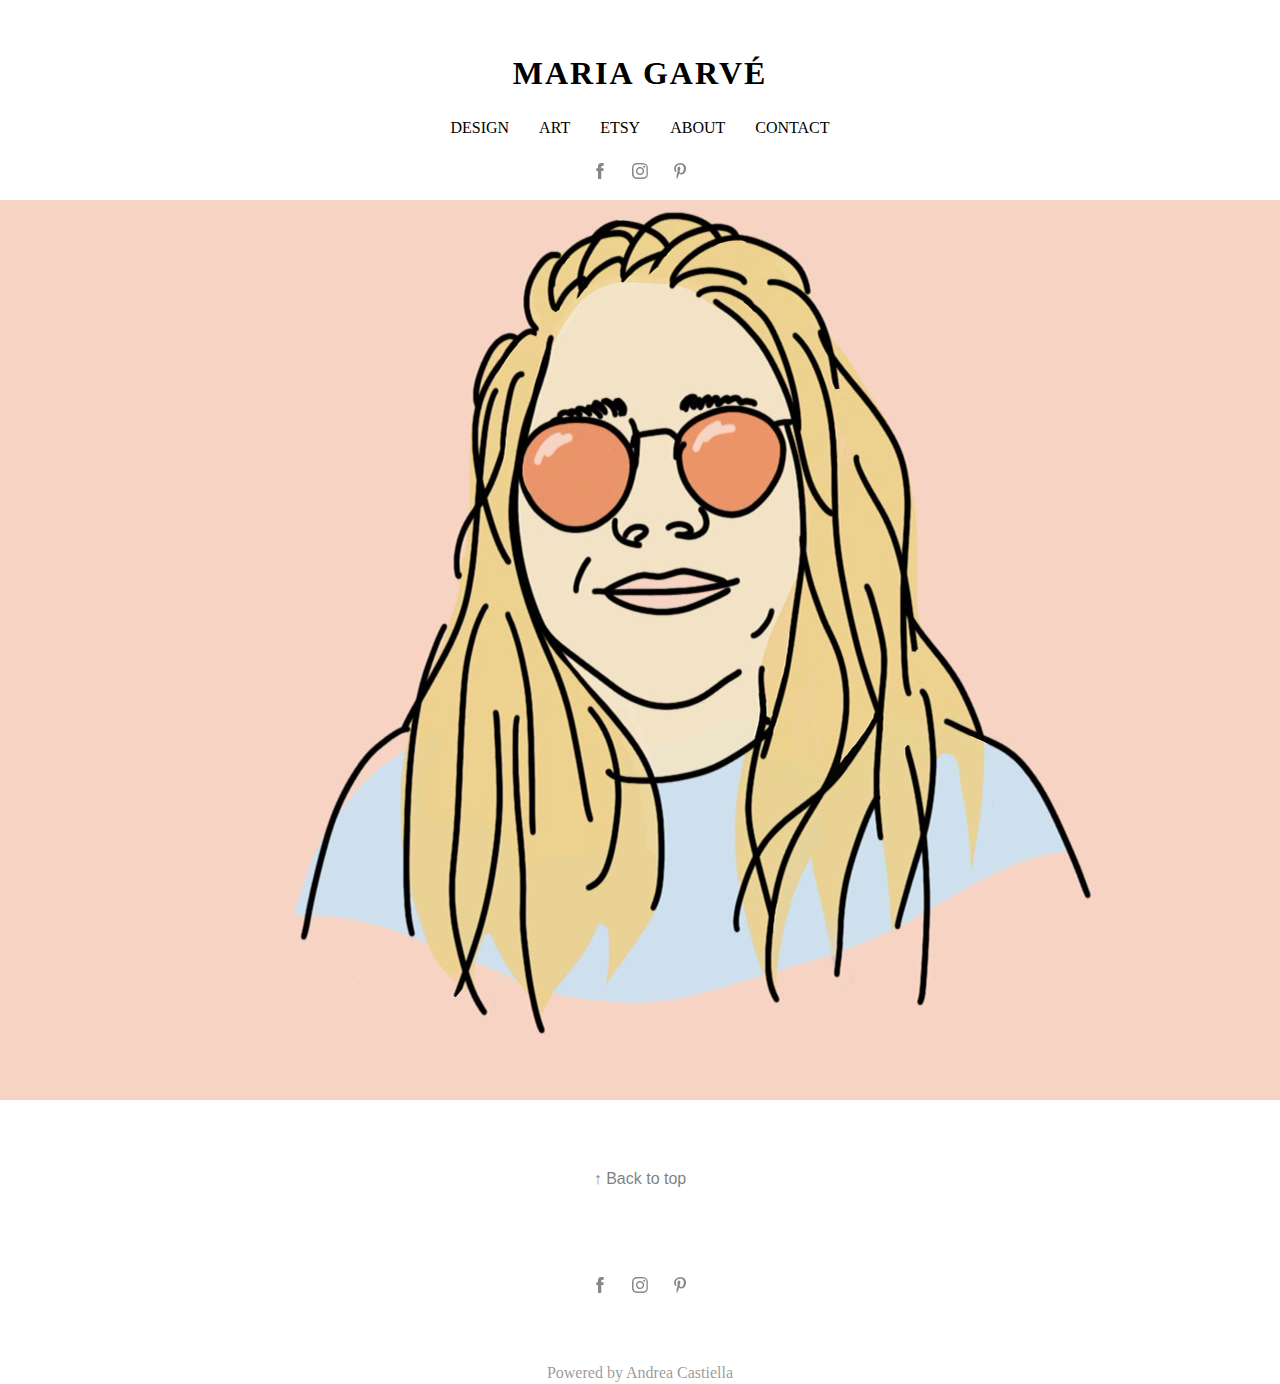
==== index.html @ 3f79e81c "Maria commit" ====
<!DOCTYPE HTML>
<html lang="es">
    <head>
    
        <meta charset="UTF-8" />
        <title >Maria Garvé </title>
        <link rel="stylesheet" href="estilo/estilo.css">
        <link rel="shortcut icon" href="recuros/imagenes/GENERAL/Icono..png">
        
    </head>
    
    <body>
        <h1 id="top">MARIA GARVÉ</h1>
        <div class="Menu">
            <ul>
                <li><a href="index_design.html">DESIGN</a></li>
                <li><a href="index_art.html">ART</a></li>
                <li><a href="https://www.etsy.com/uk/shop/mariagarve" target="_blank">ETSY</a></li>
                <li><a href="index_about.html">ABOUT</a></li>
                <li><a href="index_contacto.html">CONTACT</a></li>
            </ul>
        </div>
        
        <div class="RedesSociales">
        <ul>
            <li><a href="https://www.facebook.com/maria.garbizuetxaide" target="_blank"><img src="recuros/imagenes/GENERAL/Facebook.bmp"></a></li>
            <li><a href="http://instagram.com/mariagarvestudio" target="_blank"><img src="recuros/imagenes/GENERAL/Instagram.bmp"></a></li>
            <li><a href="http://pinterest.com/garbmaria" target="_blank"><img src="recuros/imagenes/GENERAL/Pinterest.bmp" ></a></li>
        </ul>
        </div>
        
        
        <div class="ImagenPortada"><img src="recuros/imagenes/PORTADA/FotoPortada.jpg"><p><a href="index_about.html">Who am I</a></p></div>
        
        <div class="BackToTop">
        <a href="#top">↑ Back to top</a>
        </div>
        
        <div class="RedesSociales">
        <ul>
            <li><a href="https://www.facebook.com/maria.garbizuetxaide" target="_blank"><img src="recuros/imagenes/GENERAL/Facebook.bmp"></a></li>
            <li><a href="http://instagram.com/mariagarvestudio" target="_blank"><img src="recuros/imagenes/GENERAL/Instagram.bmp"></a></li>
            <li><a href="http://pinterest.com/garbmaria" target="_blank"><img src="recuros/imagenes/GENERAL/Pinterest.bmp" ></a></li>
        </ul>
        </div>
    
        <p class="Copyright">Powered by Andrea Castiella</p>
        
        
    </body>
    
</html>
---- estilo/estilo.css ----
*{
    padding: 0;
    margin: 0;
    box-sizing: border-box;
}

html, body{
    height: 100%;
}

h1{
    font-family:serif;
    margin-top: 55px;
    letter-spacing: 2px;
    text-align: center;
    
}

.Menu {
    width: 100%;

}
.Menu ul{
    display: flex;
    list-style: none;
    justify-content: center;
    margin-top: 12px;
    margin-bottom: 12px;
    
}
.Menu ul li{
    margin: 15px;
    transition: 1s;
    height: 10px;
    
}

.Menu ul li:hover{
    letter-spacing: 4px;
    font-size: 16pt;
    transition: 1s;
    cursor: pointer;
}

.Menu ul li a{
    text-decoration-line: none;
    color: black;
}

.BackToTop a{
    text-decoration-line: none;
    color: black;
}

.BackToTop{
    margin-top: 70px;
    height: 10%;
    width: 100%;
    text-align: center;
    font-family:sans-serif;
    opacity: 0.5;
}

.RedesSociales{
    width: 100%
}

.RedesSociales ul{
    display: flex;
    list-style: none;
    justify-content: center;
    margin-top: 10px;
    margin-bottom: 10px;
    
}

.RedesSociales ul li{
    margin-left:5px;
    margin-right: 5px;
    opacity: 0.5;
}

.RedesSociales ul li:hover{
    opacity: 1;
}

.ImagenPortada{
    width: 100%;
    height: 100%;
    position: relative;
    overflow: hidden;
    background: black;

}

.ImagenPortada p{
    position: absolute;
    left: 0;
    padding-top: 20%;
    padding-bottom: 20%;
    text-align: center;
    width: 100%;
    height: 100%;
    font-size: 55pt;
    opacity: 0;
    font-family:sans-serif
    transition: 1s;
    color: white;
}
.ImagenPortada:hover p{    
    opacity: 1;
    transition: 1s;
}
.ImagenPortada img{
    position: absolute;
    transition: 1s;
    top: -100px;
}
.ImagenPortada:hover img{
    opacity: 0.6;
    transition: 1s;
}

.ImagenPortada:hover p a{
    text-decoration-line: none;
    color: black;
}

.Copyright{
    margin-top: 60px;
    height: 20px;
    text-align: center;
    opacity: 0.4;
    margin-bottom: 10px;
}
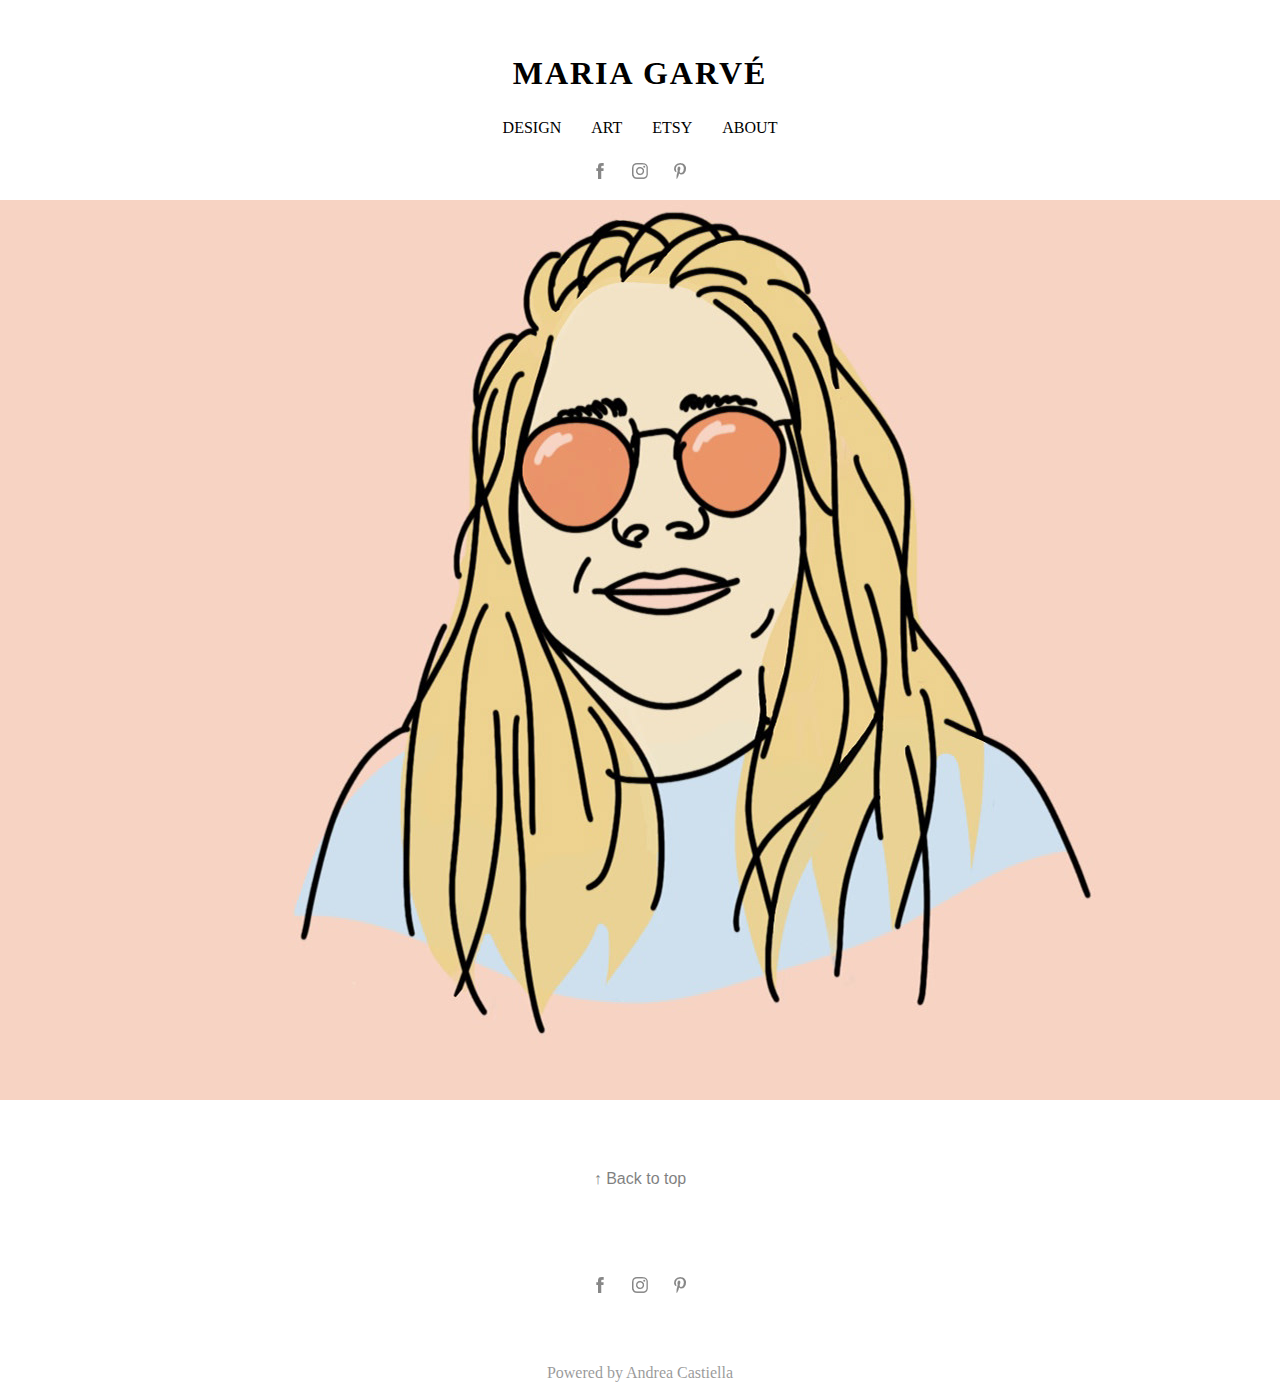
==== commit e5a8f4f1: "Update index.html" ====
--- a/index.html
+++ b/index.html
@@ -17,7 +17,7 @@
                 <li><a href="index_art.html">ART</a></li>
                 <li><a href="https://www.etsy.com/uk/shop/mariagarve" target="_blank">ETSY</a></li>
                 <li><a href="index_about.html">ABOUT</a></li>
-                <li><a href="index_contacto.html">CONTACT</a></li>
+
             </ul>
         </div>
         
@@ -49,4 +49,4 @@
         
     </body>
     
-</html>+</html>
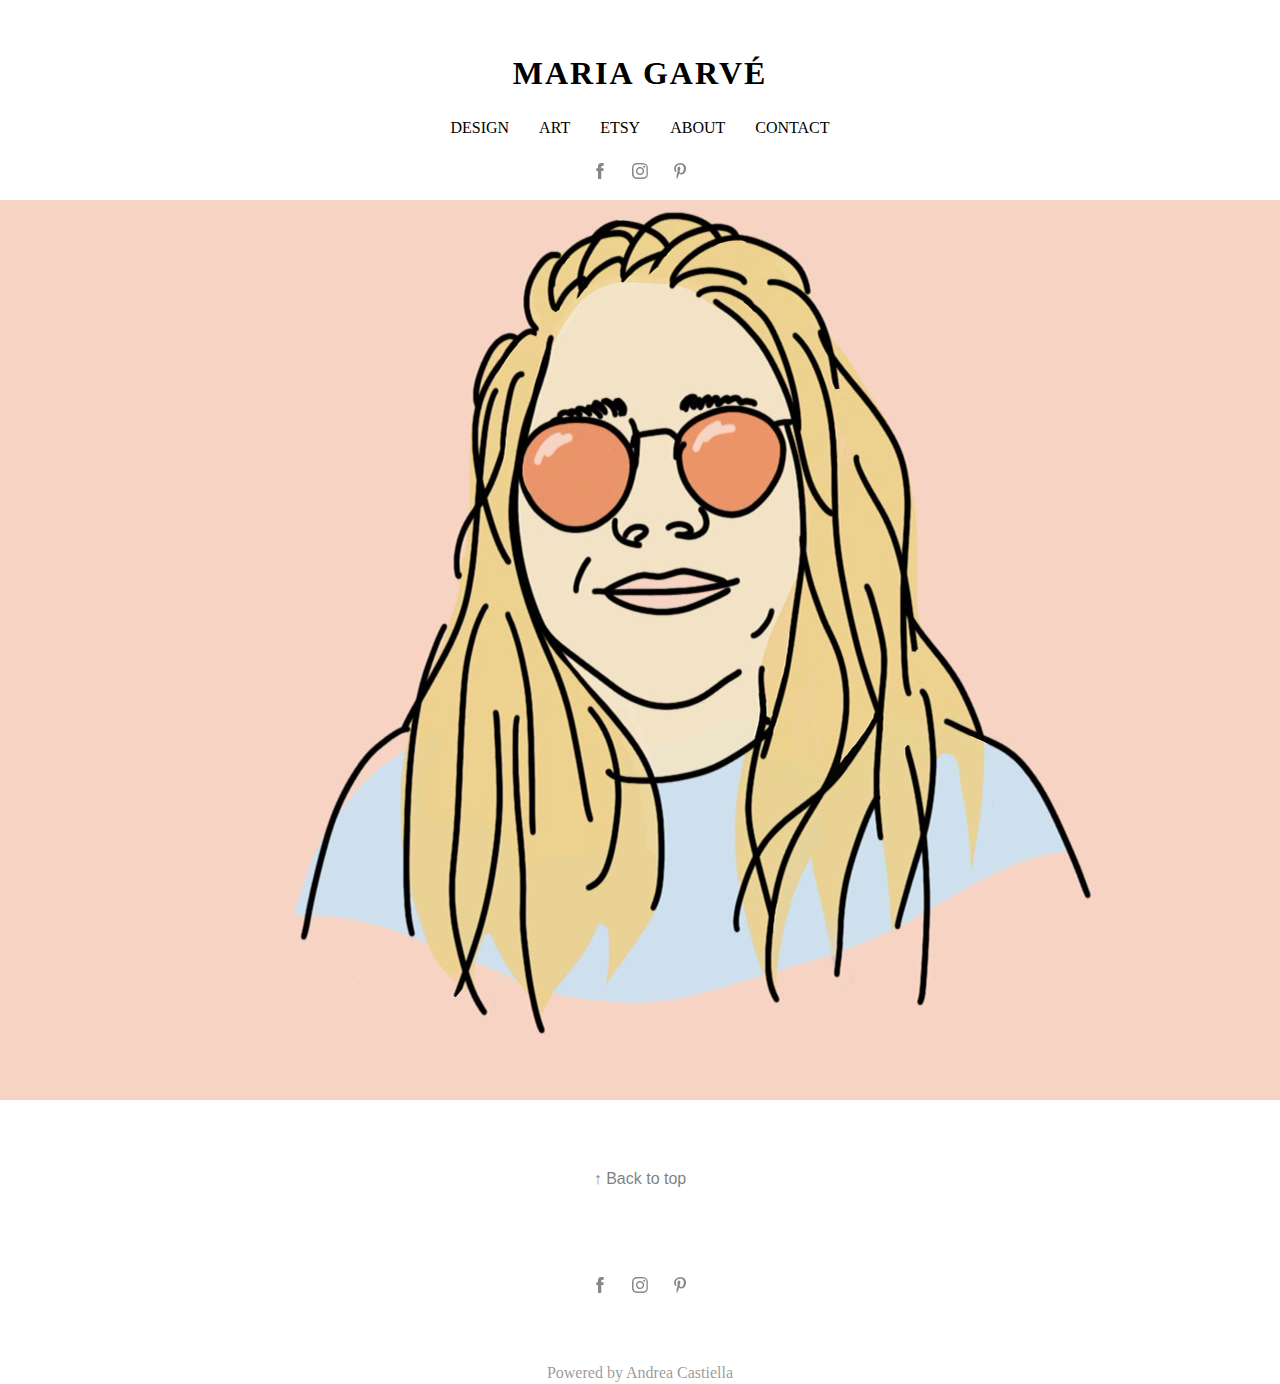
==== commit 226f6e68: "Update index.html" ====
--- a/index.html
+++ b/index.html
@@ -17,6 +17,7 @@
                 <li><a href="index_art.html">ART</a></li>
                 <li><a href="https://www.etsy.com/uk/shop/mariagarve" target="_blank">ETSY</a></li>
                 <li><a href="index_about.html">ABOUT</a></li>
+                <li><a href="index_contacto.html">CONTACT</a></li>
 
             </ul>
         </div>
